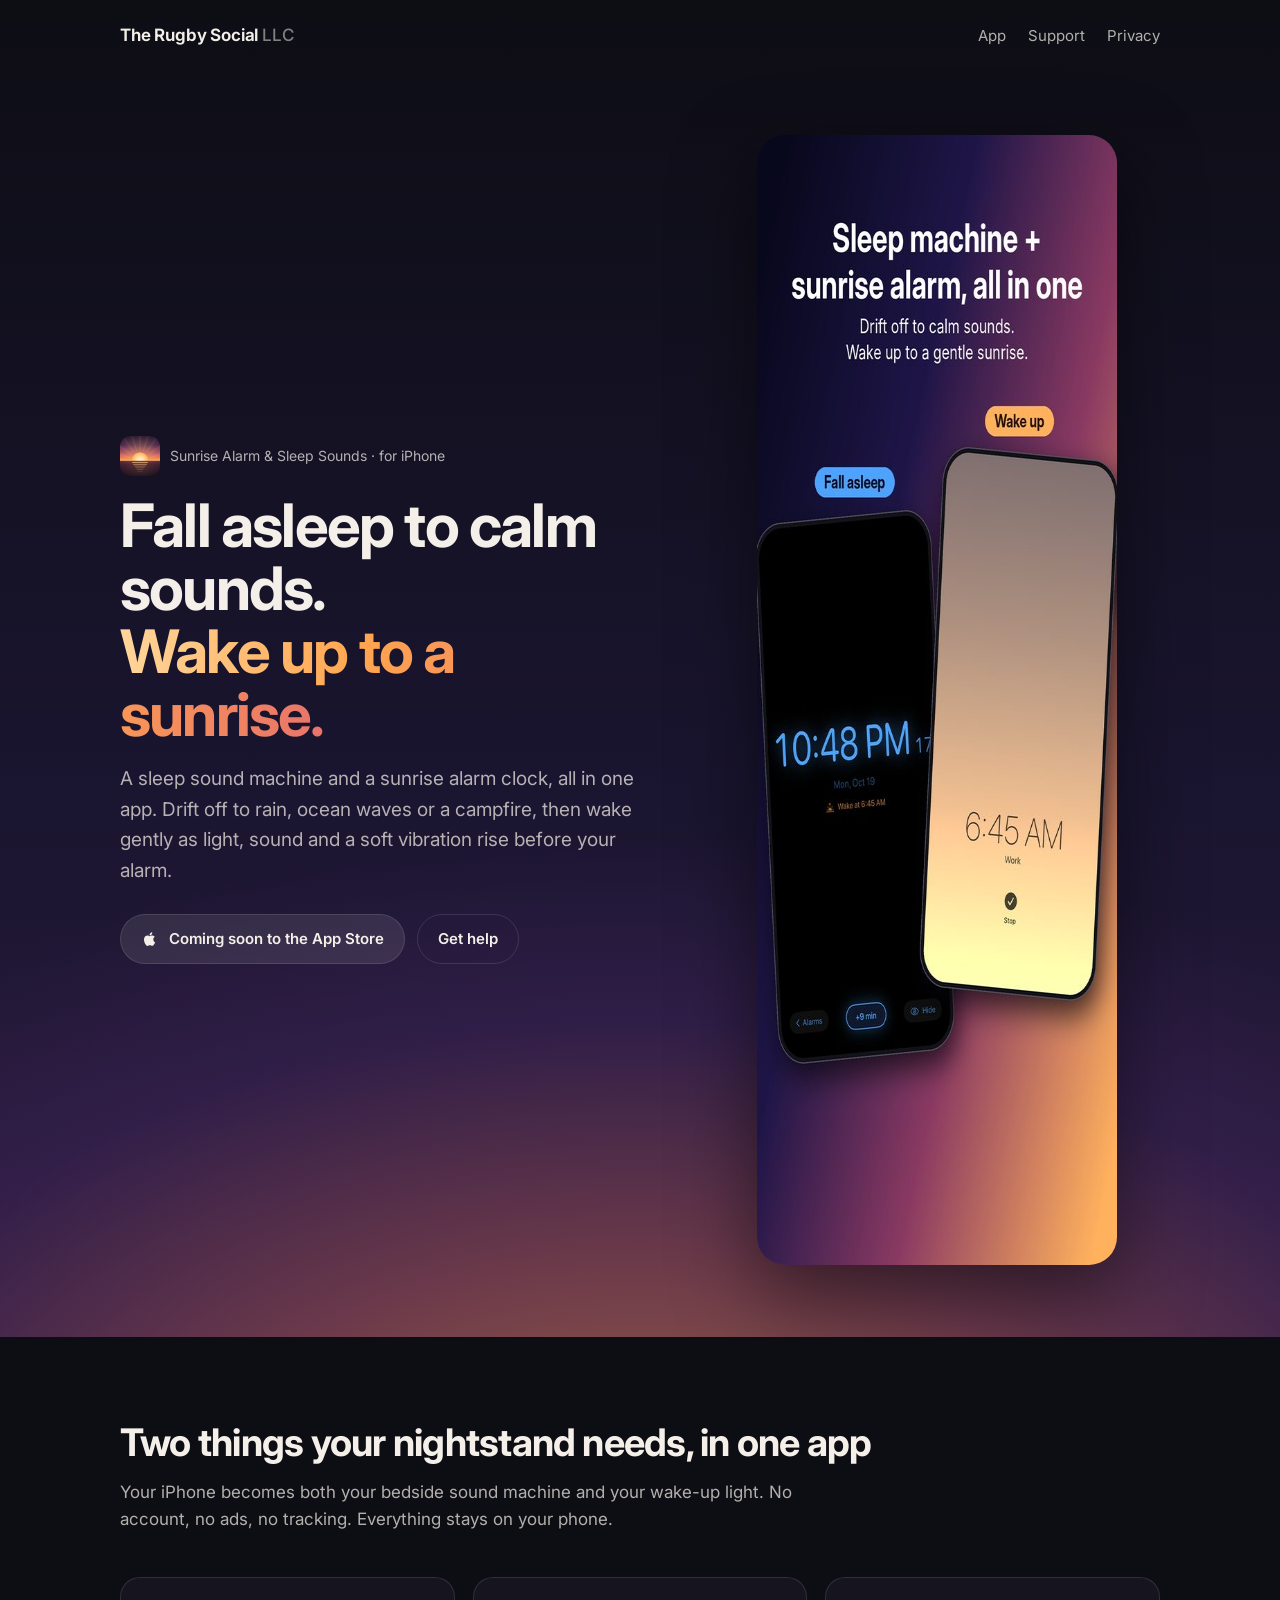
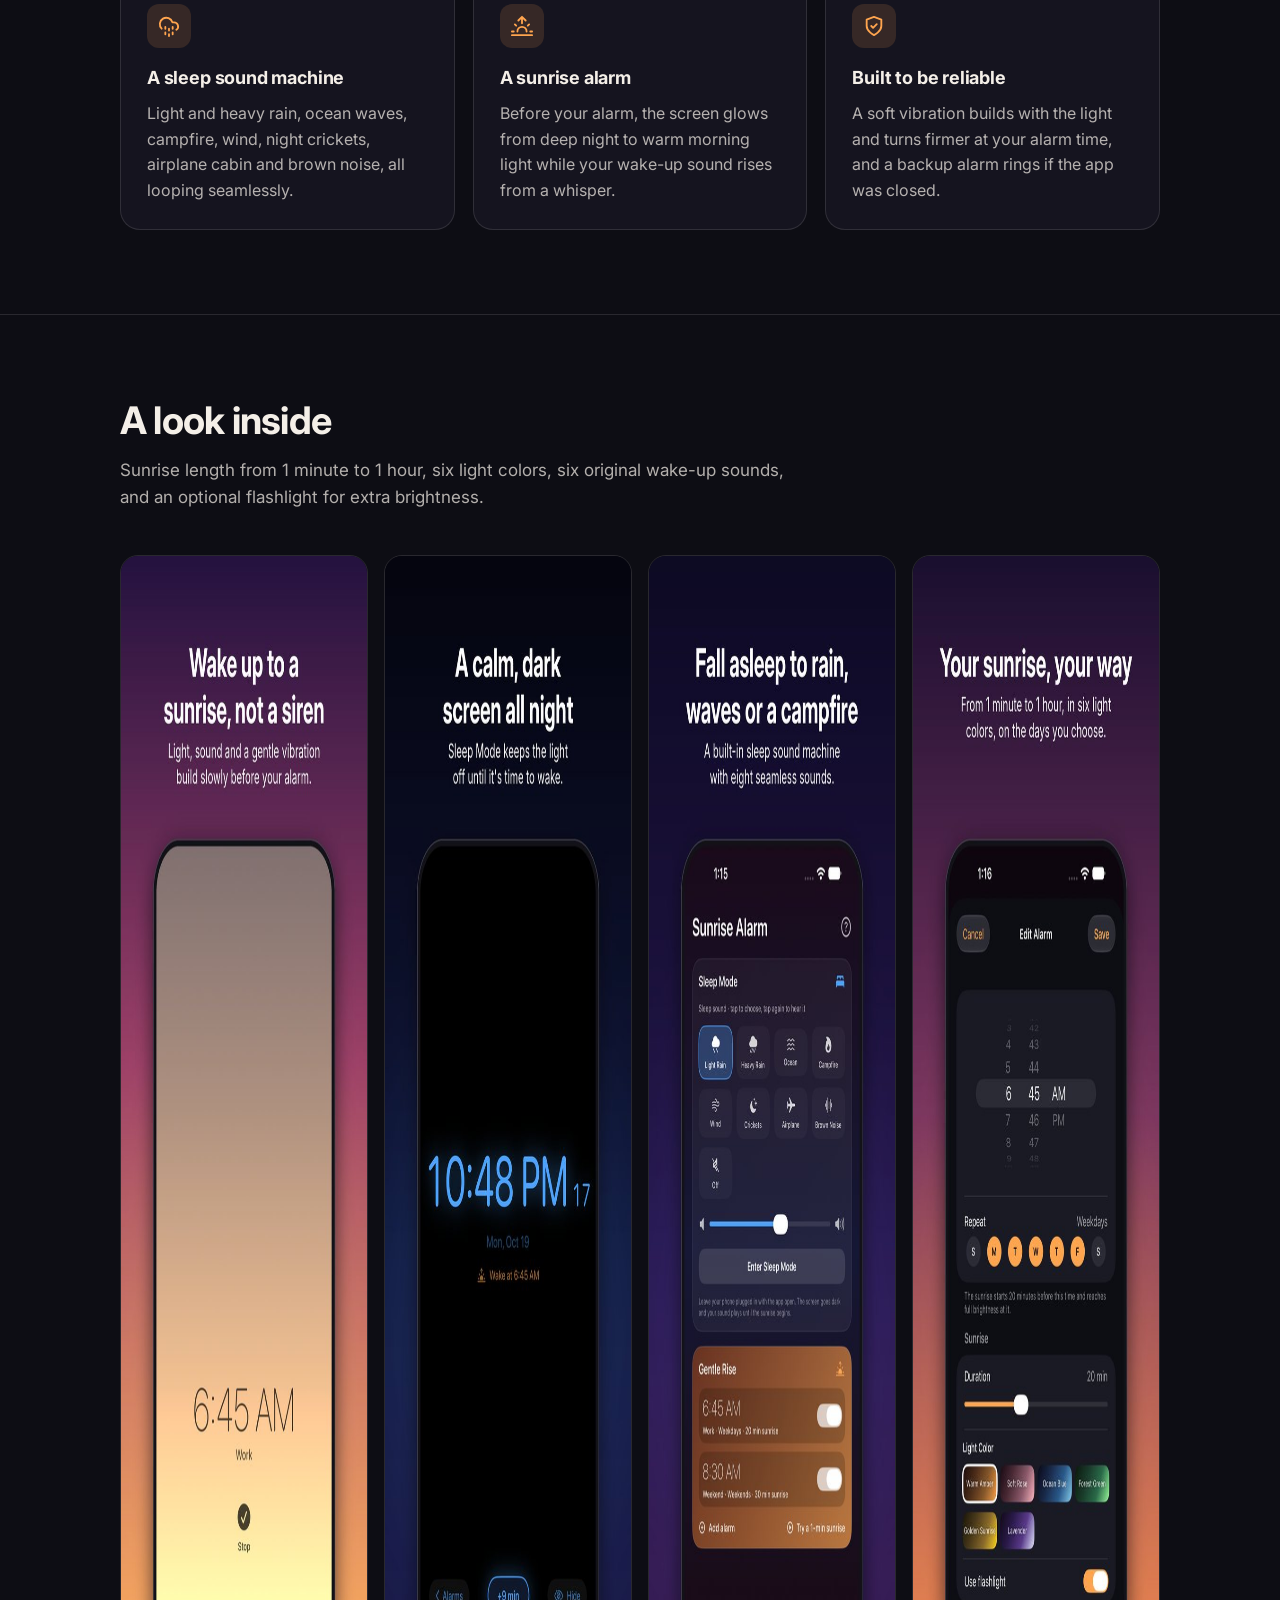
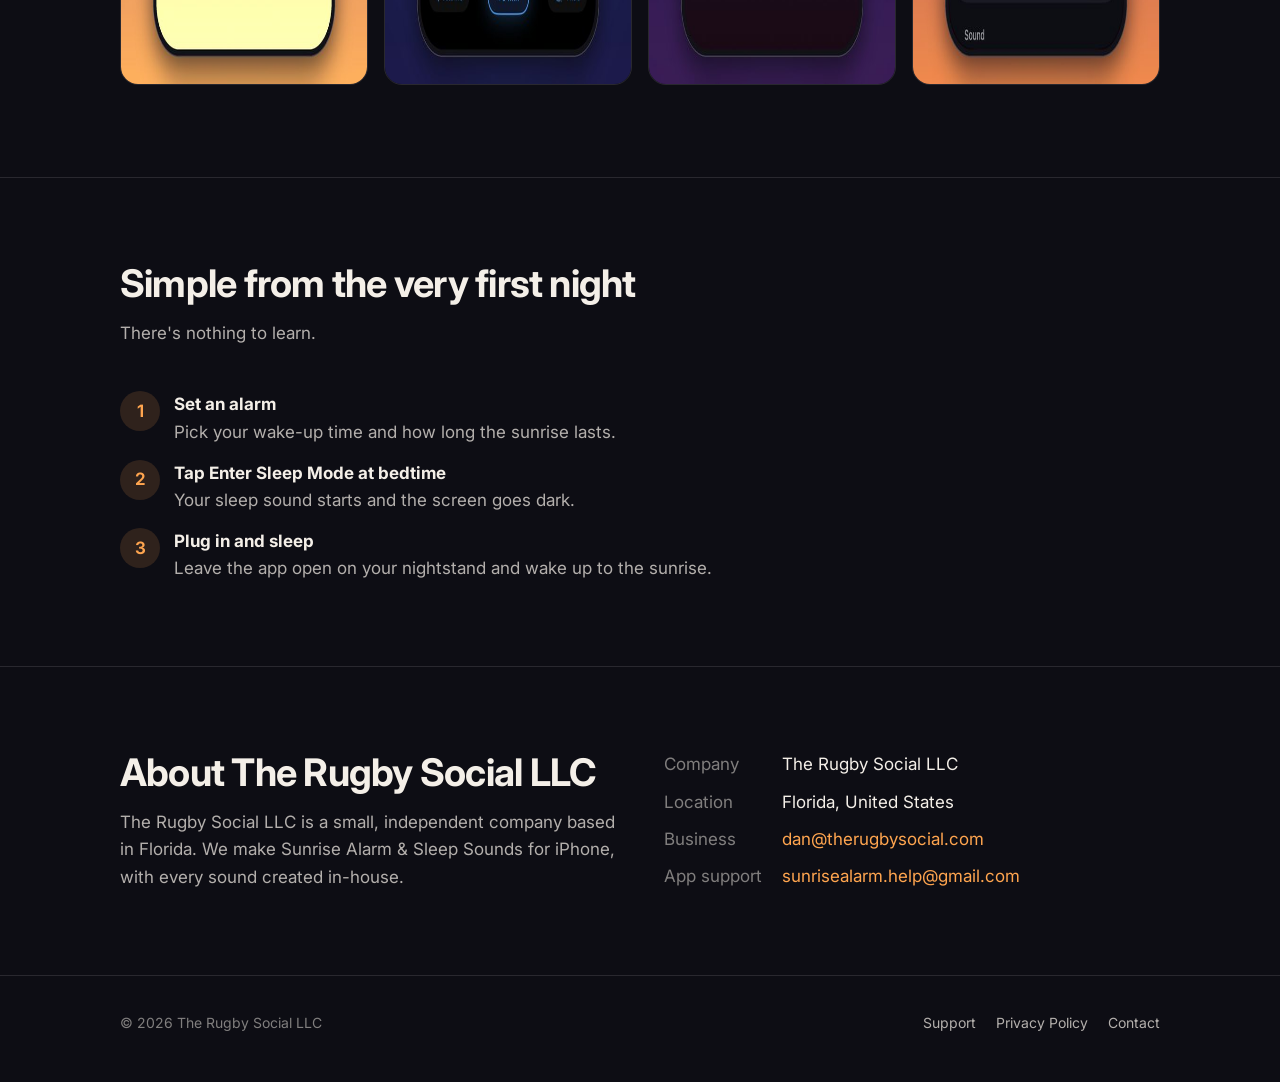
==== index.html @ a0db1877 "Add The Rugby Social website" ====
<!doctype html>
<html lang="en">
<head>
  <meta charset="utf-8">
  <meta name="viewport" content="width=device-width, initial-scale=1">
  <title>The Rugby Social LLC — Makers of Sunrise Alarm &amp; Sleep Sounds</title>
  <meta name="description" content="The Rugby Social LLC makes Sunrise Alarm & Sleep Sounds for iPhone: a sleep sound machine and a sunrise alarm clock, all in one app.">
  <link rel="icon" type="image/png" href="favicon.png">
  <link rel="apple-touch-icon" href="apple-touch-icon.png">
  <link rel="preconnect" href="https://fonts.googleapis.com">
  <link rel="preconnect" href="https://fonts.gstatic.com" crossorigin>
  <link href="https://fonts.googleapis.com/css2?family=Inter:wght@400;500;600;700&display=swap" rel="stylesheet">
  <link rel="stylesheet" href="style.css">
</head>
<body>
  <header class="site-header">
    <div class="wrap">
      <a class="brand" href="/">The Rugby Social <span>LLC</span></a>
      <nav class="nav" aria-label="Main">
        <a href="/#app">App</a>
        <a href="/support.html">Support</a>
        <a href="/privacy.html">Privacy</a>
      </nav>
    </div>
  </header>

  <main>
    <div class="hero">
      <div class="wrap">
        <div>
          <div class="eyebrow"><img src="app-icon.png" alt="" width="40" height="40"> Sunrise Alarm &amp; Sleep Sounds · for iPhone</div>
          <h1>Fall asleep to calm sounds.<br><span class="glow">Wake up to a sunrise.</span></h1>
          <p class="lede">A sleep sound machine and a sunrise alarm clock, all in one app. Drift off to rain, ocean waves or a campfire, then wake gently as light, sound and a soft vibration rise before your alarm.</p>
          <div class="cta-row">
            <span class="badge soon">
              <svg viewBox="0 0 24 24" fill="currentColor" aria-hidden="true"><path d="M16.37 12.6c-.02-2.3 1.88-3.4 1.97-3.46-1.07-1.57-2.74-1.78-3.33-1.8-1.42-.14-2.77.83-3.49.83-.72 0-1.83-.81-3.01-.79-1.55.02-2.98.9-3.78 2.29-1.61 2.8-.41 6.94 1.16 9.2.77 1.11 1.68 2.36 2.88 2.31 1.16-.05 1.6-.75 3-.75s1.79.75 3.01.72c1.25-.02 2.04-1.13 2.8-2.25.88-1.29 1.24-2.54 1.26-2.6-.03-.01-2.42-.93-2.47-3.7zM14.1 5.86c.64-.78 1.07-1.85.95-2.92-.92.04-2.03.61-2.69 1.38-.59.68-1.11 1.77-.97 2.82 1.03.08 2.07-.52 2.71-1.28z"/></svg>
              Coming soon to the App Store
            </span>
            <a class="badge" href="/support.html" style="background:transparent;color:var(--ink);border:1px solid var(--line)">Get help</a>
          </div>
        </div>
        <div class="hero-art">
          <img src="1-all-in-one.jpg" alt="Sunrise Alarm & Sleep Sounds on iPhone: a dark sleep screen and a warm sunrise wake-up screen" width="520" height="1130">
        </div>
      </div>
    </div>

    <section id="app">
      <div class="wrap">
        <h2>Two things your nightstand needs, in one app</h2>
        <p class="section-lede">Your iPhone becomes both your bedside sound machine and your wake-up light. No account, no ads, no tracking. Everything stays on your phone.</p>
        <div class="features">
          <div class="feature">
            <div class="icon"><svg viewBox="0 0 24 24" fill="none" stroke="currentColor" stroke-width="2" stroke-linecap="round" stroke-linejoin="round" aria-hidden="true"><path d="M20 16.2A4.5 4.5 0 0 0 17.5 8h-1.8A7 7 0 1 0 4 14.9"/><path d="M8 19v2M8 13v2M16 19v2M16 13v2M12 21v2M12 15v2"/></svg></div>
            <h3>A sleep sound machine</h3>
            <p>Light and heavy rain, ocean waves, campfire, wind, night crickets, airplane cabin and brown noise, all looping seamlessly.</p>
          </div>
          <div class="feature">
            <div class="icon"><svg viewBox="0 0 24 24" fill="none" stroke="currentColor" stroke-width="2" stroke-linecap="round" stroke-linejoin="round" aria-hidden="true"><path d="M17 18a5 5 0 0 0-10 0"/><path d="M12 2v7M4.22 10.22l1.42 1.42M1 18h2M21 18h2M18.36 11.64l1.42-1.42M23 22H1M8 6l4-4 4 4"/></svg></div>
            <h3>A sunrise alarm</h3>
            <p>Before your alarm, the screen glows from deep night to warm morning light while your wake-up sound rises from a whisper.</p>
          </div>
          <div class="feature">
            <div class="icon"><svg viewBox="0 0 24 24" fill="none" stroke="currentColor" stroke-width="2" stroke-linecap="round" stroke-linejoin="round" aria-hidden="true"><path d="M12 22s8-4 8-10V5l-8-3-8 3v7c0 6 8 10 8 10z"/><path d="m9 12 2 2 4-4"/></svg></div>
            <h3>Built to be reliable</h3>
            <p>A soft vibration builds with the light and turns firmer at your alarm time, and a backup alarm rings if the app was closed.</p>
          </div>
        </div>
      </div>
    </section>

    <section>
      <div class="wrap">
        <h2>A look inside</h2>
        <p class="section-lede">Sunrise length from 1 minute to 1 hour, six light colors, six original wake-up sounds, and an optional flashlight for extra brightness.</p>
        <div class="gallery">
          <img src="2-sunrise-full.jpg" alt="Full sunrise wake-up screen" width="520" height="1130" loading="lazy">
          <img src="3-sleep-mode.jpg" alt="Sleep Mode with a dim clock" width="520" height="1130" loading="lazy">
          <img src="4-home.jpg" alt="Home screen with sleep sounds and alarms" width="520" height="1130" loading="lazy">
          <img src="5-alarm-settings.jpg" alt="Alarm settings with sunrise length and light colors" width="520" height="1130" loading="lazy">
        </div>
      </div>
    </section>

    <section>
      <div class="wrap">
        <h2>Simple from the very first night</h2>
        <p class="section-lede">There's nothing to learn.</p>
        <ol class="steps">
          <li><div><strong>Set an alarm</strong><span>Pick your wake-up time and how long the sunrise lasts.</span></div></li>
          <li><div><strong>Tap Enter Sleep Mode at bedtime</strong><span>Your sleep sound starts and the screen goes dark.</span></div></li>
          <li><div><strong>Plug in and sleep</strong><span>Leave the app open on your nightstand and wake up to the sunrise.</span></div></li>
        </ol>
      </div>
    </section>

    <section id="company">
      <div class="wrap company">
        <div>
          <h2>About The Rugby Social LLC</h2>
          <p class="section-lede" style="margin-bottom:0">The Rugby Social LLC is a small, independent company based in Florida. We make Sunrise Alarm &amp; Sleep Sounds for iPhone, with every sound created in-house.</p>
        </div>
        <dl>
          <dt>Company</dt><dd>The Rugby Social LLC</dd>
          <dt>Location</dt><dd>Florida, United States</dd>
          <dt>Business</dt><dd><a href="mailto:dan@therugbysocial.com">dan@therugbysocial.com</a></dd>
          <dt>App support</dt><dd><a href="mailto:sunrisealarm.help@gmail.com">sunrisealarm.help@gmail.com</a></dd>
        </dl>
      </div>
    </section>
  </main>

  <footer class="site-footer">
    <div class="wrap">
      <div>© 2026 The Rugby Social LLC</div>
      <nav aria-label="Footer">
        <a href="/support.html">Support</a>
        <a href="/privacy.html">Privacy Policy</a>
        <a href="mailto:dan@therugbysocial.com">Contact</a>
      </nav>
    </div>
  </footer>
</body>
</html>
---- style.css ----
:root {
  --night: #0d0d14;
  --night-2: #15141f;
  --ink: #f4efe8;
  --ink-soft: rgba(244, 239, 232, 0.72);
  --ink-faint: rgba(244, 239, 232, 0.5);
  --line: rgba(244, 239, 232, 0.12);
  --amber: #ffa54f;
  --rose: #e8746a;
  --violet: #4b2a6b;
  --radius: 20px;
  --max: 1080px;
}

* { box-sizing: border-box; }

html { -webkit-text-size-adjust: 100%; }

body {
  margin: 0;
  background: var(--night);
  color: var(--ink);
  font-family: "Inter", -apple-system, BlinkMacSystemFont, "Segoe UI", Roboto, sans-serif;
  font-size: 17px;
  line-height: 1.6;
  -webkit-font-smoothing: antialiased;
}

a { color: var(--amber); text-decoration: none; }
a:hover { text-decoration: underline; }

img { max-width: 100%; display: block; }

.wrap { max-width: var(--max); margin: 0 auto; padding: 0 20px; }

/* Header */
.site-header { position: relative; z-index: 2; }
.site-header .wrap {
  display: flex; align-items: center; justify-content: space-between;
  padding-top: 22px; padding-bottom: 22px; gap: 16px;
}
.brand { color: var(--ink); font-weight: 650; letter-spacing: -0.01em; font-size: 17px; }
.brand:hover { text-decoration: none; }
.brand span { color: var(--ink-faint); font-weight: 500; }
.nav { display: flex; gap: 22px; font-size: 15px; }
.nav a { color: var(--ink-soft); }
.nav a:hover, .nav a[aria-current="page"] { color: var(--ink); text-decoration: none; }

/* Hero */
.hero {
  position: relative;
  overflow: hidden;
  background:
    radial-gradient(120% 70% at 50% 115%, rgba(255, 165, 79, 0.55) 0%, rgba(232, 116, 106, 0.35) 30%, rgba(75, 42, 107, 0.35) 55%, transparent 75%),
    linear-gradient(180deg, var(--night) 0%, #1a1530 60%, #2a1a3a 100%);
  margin-top: -76px;
  padding-top: 76px;
}
.hero .wrap {
  display: grid;
  grid-template-columns: 1.1fr 0.9fr;
  align-items: center;
  gap: 48px;
  padding-top: 64px;
  padding-bottom: 72px;
}
.eyebrow {
  display: inline-flex; align-items: center; gap: 10px;
  font-size: 14px; color: var(--ink-soft); margin-bottom: 18px;
}
.eyebrow img { width: 40px; height: 40px; border-radius: 10px; }
h1 {
  font-size: clamp(38px, 6vw, 60px);
  line-height: 1.05;
  letter-spacing: -0.03em;
  font-weight: 700;
  margin: 0 0 18px;
}
h1 .glow {
  background: linear-gradient(90deg, #ffd59a, var(--amber) 45%, var(--rose));
  -webkit-background-clip: text; background-clip: text; color: transparent;
}
.lede { font-size: 19px; color: var(--ink-soft); max-width: 34em; margin: 0 0 28px; }
.cta-row { display: flex; flex-wrap: wrap; gap: 12px; align-items: center; }
.badge {
  display: inline-flex; align-items: center; gap: 10px;
  padding: 12px 20px; border-radius: 999px;
  background: var(--ink); color: var(--night);
  font-weight: 600; font-size: 15px;
}
.badge:hover { text-decoration: none; opacity: 0.92; }
.badge.soon { background: rgba(244, 239, 232, 0.1); color: var(--ink); border: 1px solid var(--line); cursor: default; }
.badge svg { width: 18px; height: 18px; }
.hero-art { justify-self: center; width: min(360px, 100%); }
.hero-art img { border-radius: 28px; box-shadow: 0 30px 80px rgba(0, 0, 0, 0.5); }

/* Sections */
section { padding: 84px 0; }
section + section { border-top: 1px solid var(--line); }
h2 {
  font-size: clamp(28px, 4vw, 38px);
  letter-spacing: -0.02em;
  line-height: 1.15;
  margin: 0 0 14px;
}
.section-lede { color: var(--ink-soft); max-width: 40em; margin: 0 0 44px; }

.features {
  display: grid;
  grid-template-columns: repeat(3, 1fr);
  gap: 18px;
}
.feature {
  background: var(--night-2);
  border: 1px solid var(--line);
  border-radius: var(--radius);
  padding: 26px;
}
.feature .icon {
  width: 44px; height: 44px; border-radius: 12px;
  display: grid; place-items: center;
  background: rgba(255, 165, 79, 0.14); color: var(--amber);
  margin-bottom: 16px;
}
.feature .icon svg { width: 22px; height: 22px; }
.feature h3 { margin: 0 0 8px; font-size: 18px; letter-spacing: -0.01em; }
.feature p { margin: 0; color: var(--ink-soft); font-size: 16px; }

.gallery {
  display: grid;
  grid-auto-flow: column;
  grid-auto-columns: minmax(200px, 1fr);
  gap: 16px;
  overflow-x: auto;
  scroll-snap-type: x mandatory;
  padding-bottom: 8px;
}
.gallery img {
  border-radius: 18px;
  scroll-snap-align: start;
  border: 1px solid var(--line);
}

.steps { list-style: none; padding: 0; margin: 0; display: grid; gap: 14px; counter-reset: step; max-width: 640px; }
.steps li {
  counter-increment: step;
  display: grid; grid-template-columns: 40px 1fr; gap: 14px; align-items: start;
}
.steps li::before {
  content: counter(step);
  width: 40px; height: 40px; border-radius: 50%;
  display: grid; place-items: center;
  background: rgba(255, 165, 79, 0.14); color: var(--amber); font-weight: 650;
}
.steps strong { display: block; }
.steps span { color: var(--ink-soft); }

.company {
  display: grid; grid-template-columns: 1fr 1fr; gap: 48px; align-items: start;
}
.company dl { margin: 0; display: grid; grid-template-columns: max-content 1fr; gap: 10px 20px; }
.company dt { color: var(--ink-faint); }
.company dd { margin: 0; }

/* Text pages */
.page-head {
  background: linear-gradient(180deg, var(--night) 0%, #1a1530 100%);
  margin-top: -76px; padding: 140px 0 48px;
  border-bottom: 1px solid var(--line);
}
.page-head h1 { font-size: clamp(34px, 5vw, 48px); margin-bottom: 8px; }
.page-head p { color: var(--ink-soft); margin: 0; }
.prose { max-width: 720px; padding-top: 48px; padding-bottom: 84px; }
.prose h2 { font-size: 22px; margin: 40px 0 10px; }
.prose p, .prose li { color: var(--ink-soft); }
.prose strong { color: var(--ink); }
.prose ul { padding-left: 1.2em; }
.callout {
  background: var(--night-2); border: 1px solid var(--line);
  border-radius: var(--radius); padding: 22px 24px; margin: 28px 0;
}
.callout p { margin: 0; }
.faq details {
  border-bottom: 1px solid var(--line);
  padding: 16px 0;
}
.faq summary {
  cursor: pointer; font-weight: 600; color: var(--ink);
  list-style: none; display: flex; justify-content: space-between; gap: 16px;
}
.faq summary::-webkit-details-marker { display: none; }
.faq summary::after { content: "+"; color: var(--amber); font-weight: 400; font-size: 22px; line-height: 1; }
.faq details[open] summary::after { content: "–"; }
.faq details p { margin: 10px 0 0; }

/* Footer */
.site-footer { border-top: 1px solid var(--line); padding: 36px 0 48px; color: var(--ink-faint); font-size: 14px; }
.site-footer .wrap { display: flex; flex-wrap: wrap; justify-content: space-between; gap: 16px; }
.site-footer nav { display: flex; gap: 20px; }
.site-footer a { color: var(--ink-soft); }

@media (max-width: 860px) {
  .hero .wrap { grid-template-columns: 1fr; gap: 40px; padding-top: 40px; }
  .hero-art { width: min(300px, 80%); }
  .features { grid-template-columns: 1fr; }
  .company { grid-template-columns: 1fr; gap: 28px; }
  section { padding: 64px 0; }
}
@media (max-width: 480px) {
  .nav { gap: 14px; font-size: 14px; }
  .brand span { display: none; }
}
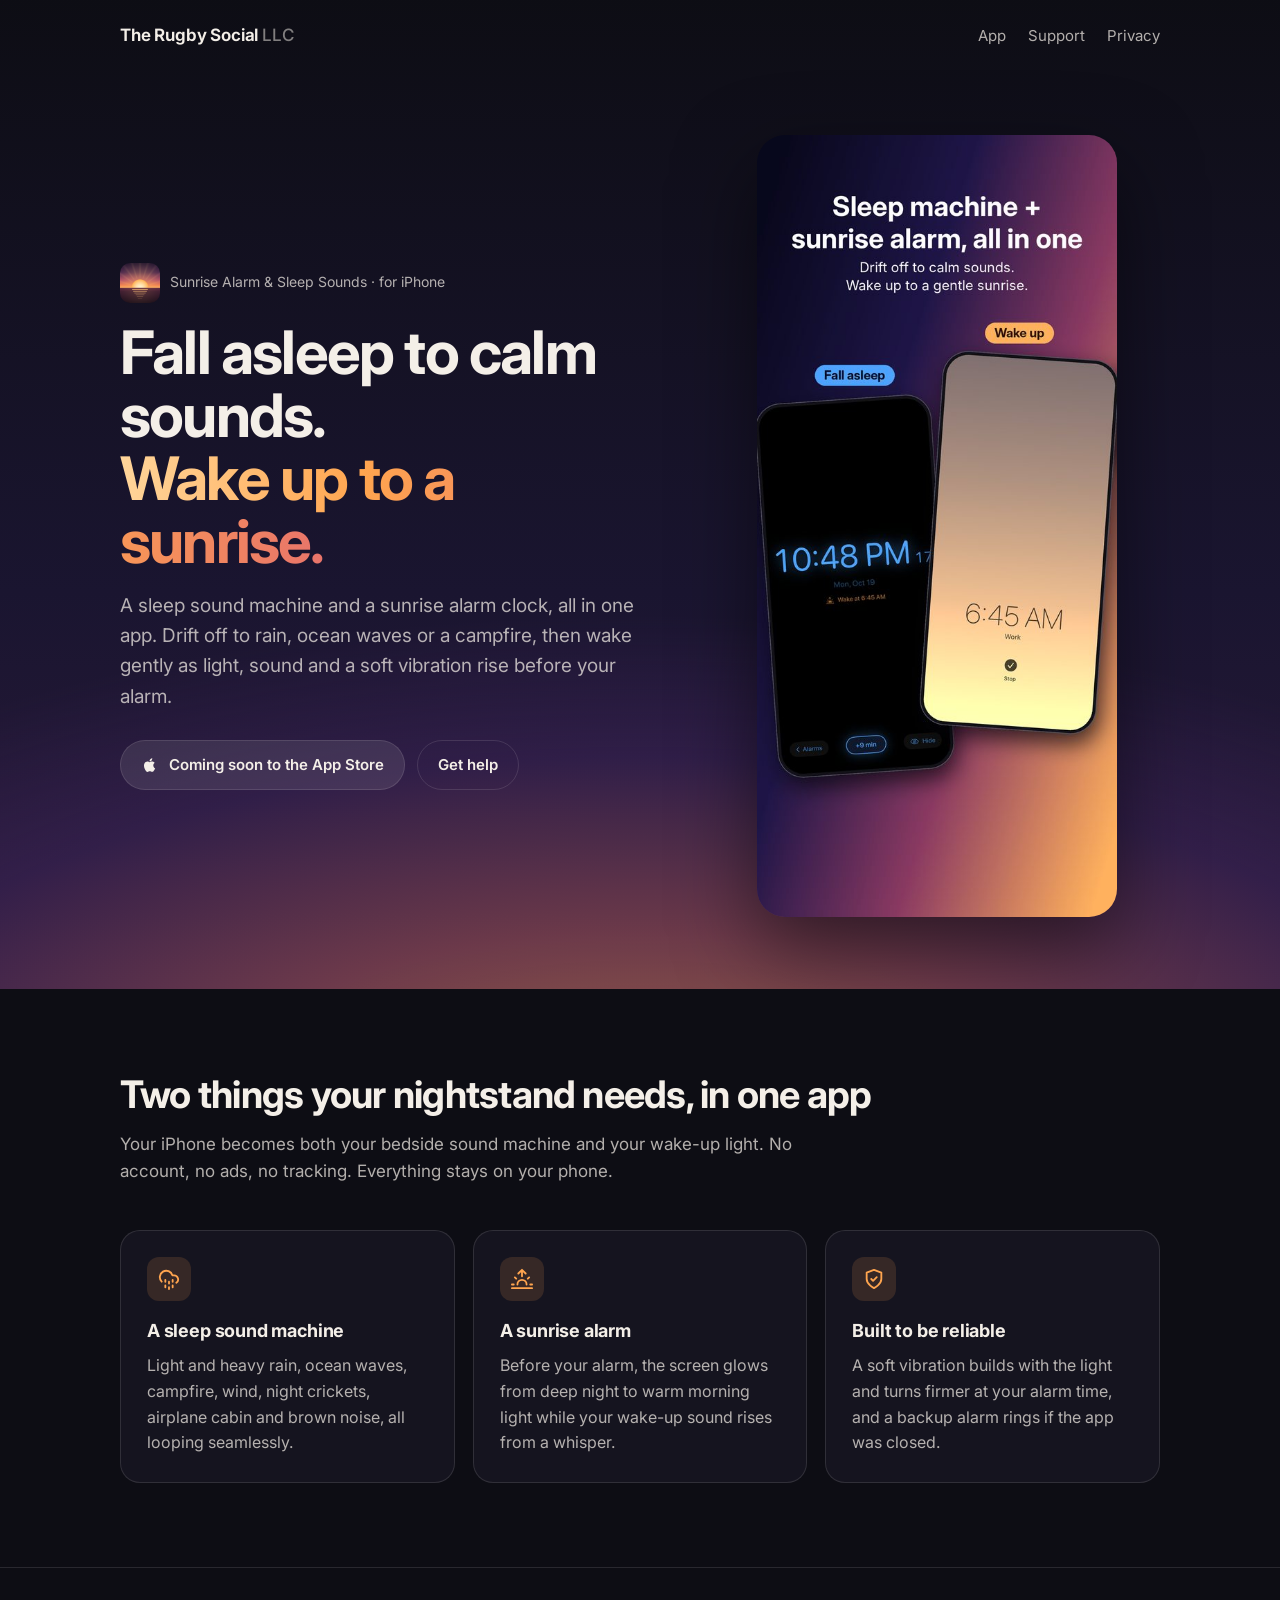
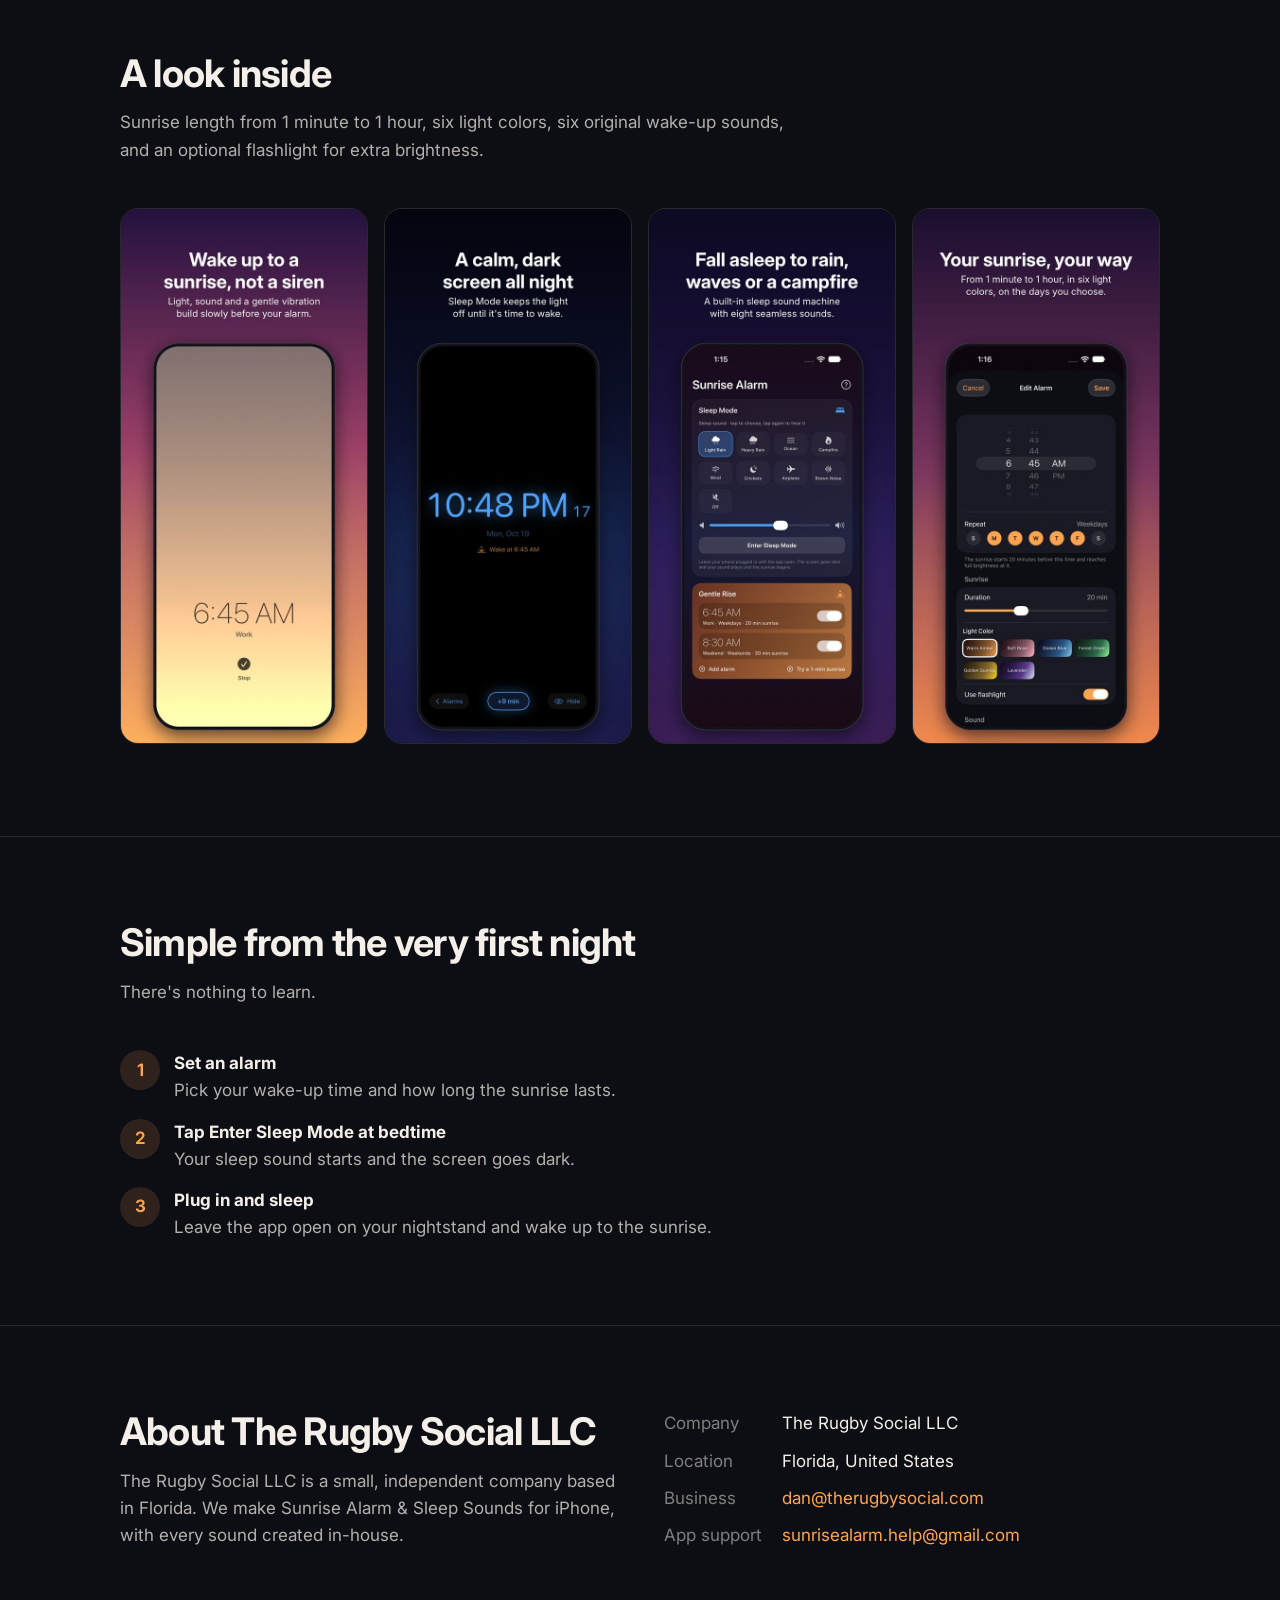
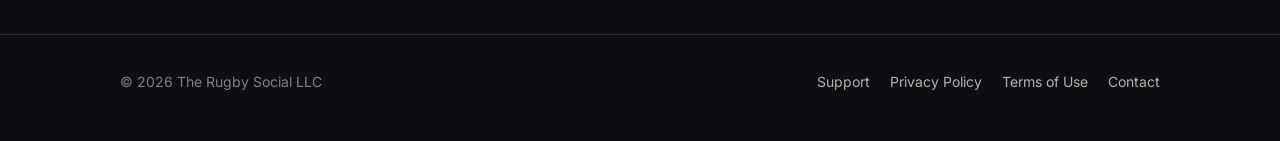
==== commit 075e0aad: "Add Terms of Use, subscription FAQ and privacy update" ====
--- a/index.html
+++ b/index.html
@@ -116,6 +116,7 @@
       <nav aria-label="Footer">
         <a href="/support.html">Support</a>
         <a href="/privacy.html">Privacy Policy</a>
+        <a href="/terms.html">Terms of Use</a>
         <a href="mailto:dan@therugbysocial.com">Contact</a>
       </nav>
     </div>
--- a/style.css
+++ b/style.css
@@ -29,7 +29,7 @@
 a { color: var(--amber); text-decoration: none; }
 a:hover { text-decoration: underline; }
 
-img { max-width: 100%; display: block; }
+img { max-width: 100%; height: auto; display: block; }
 
 .wrap { max-width: var(--max); margin: 0 auto; padding: 0 20px; }
 
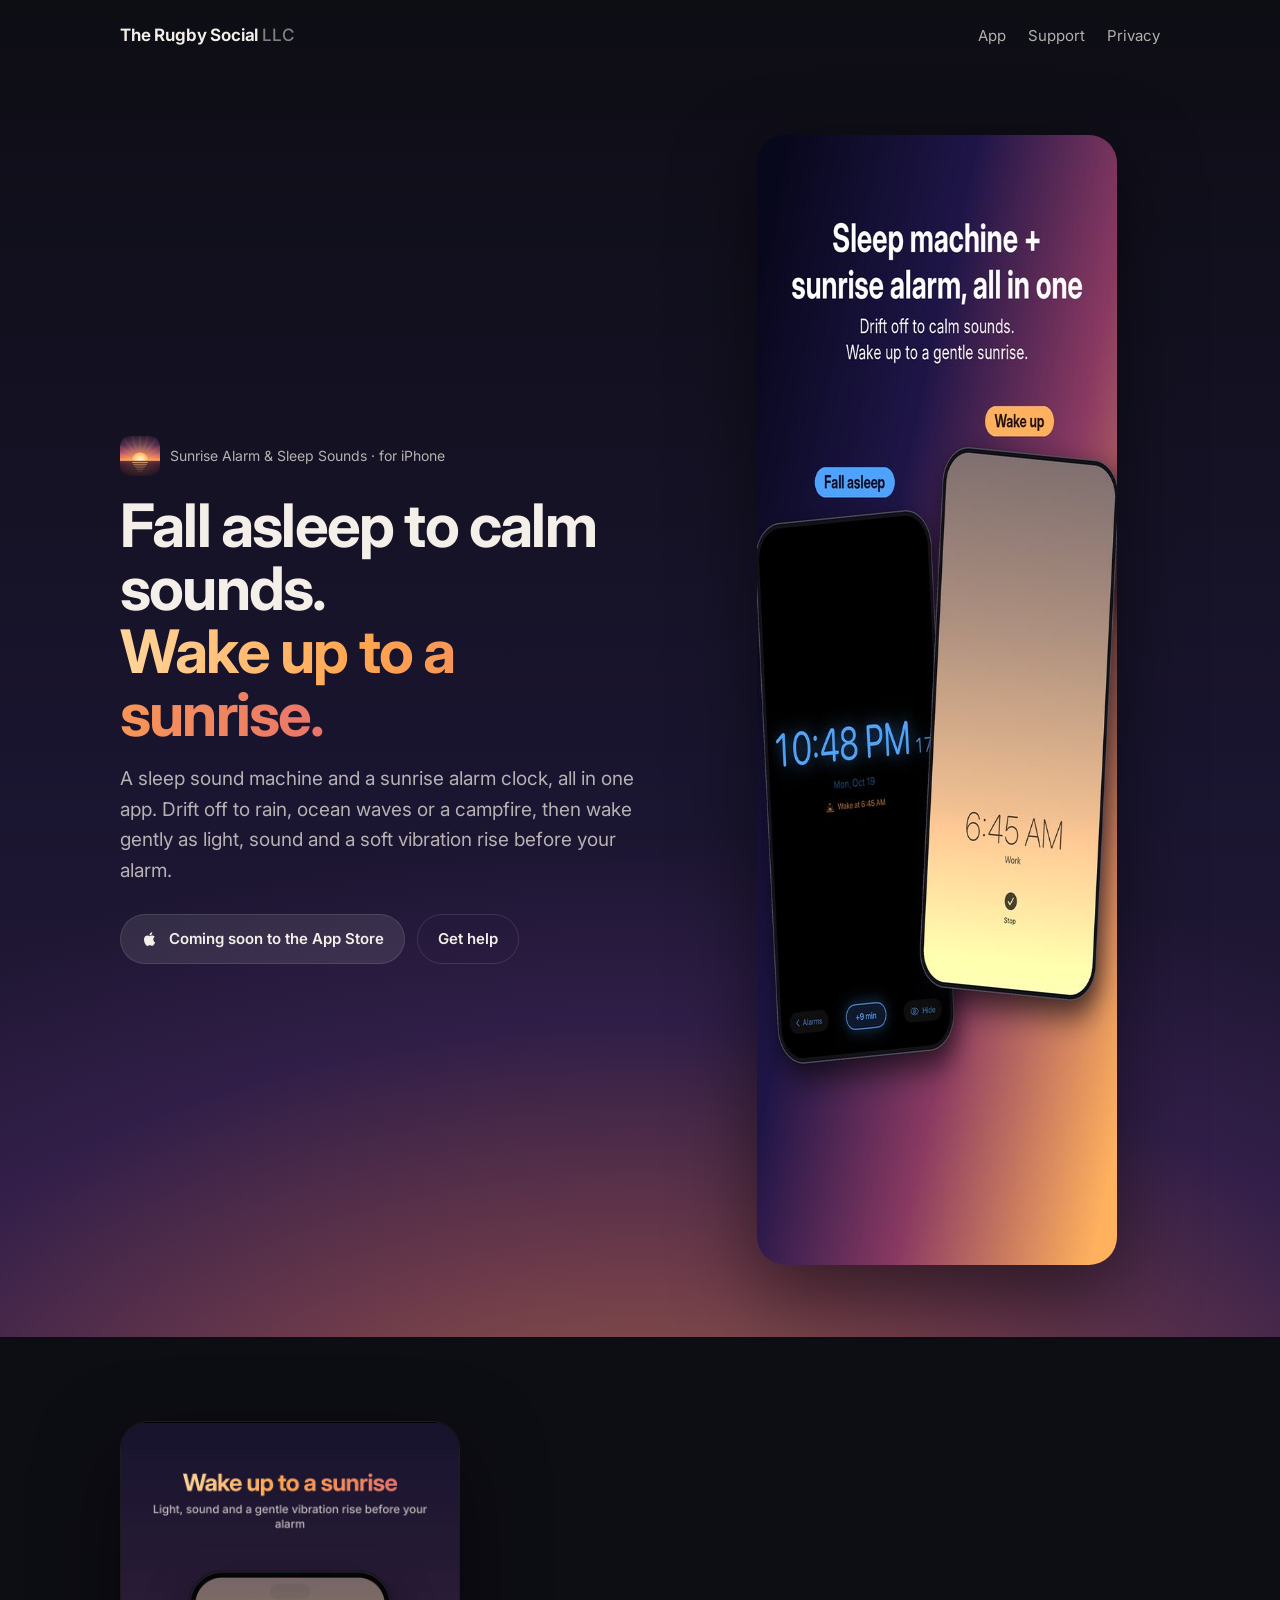
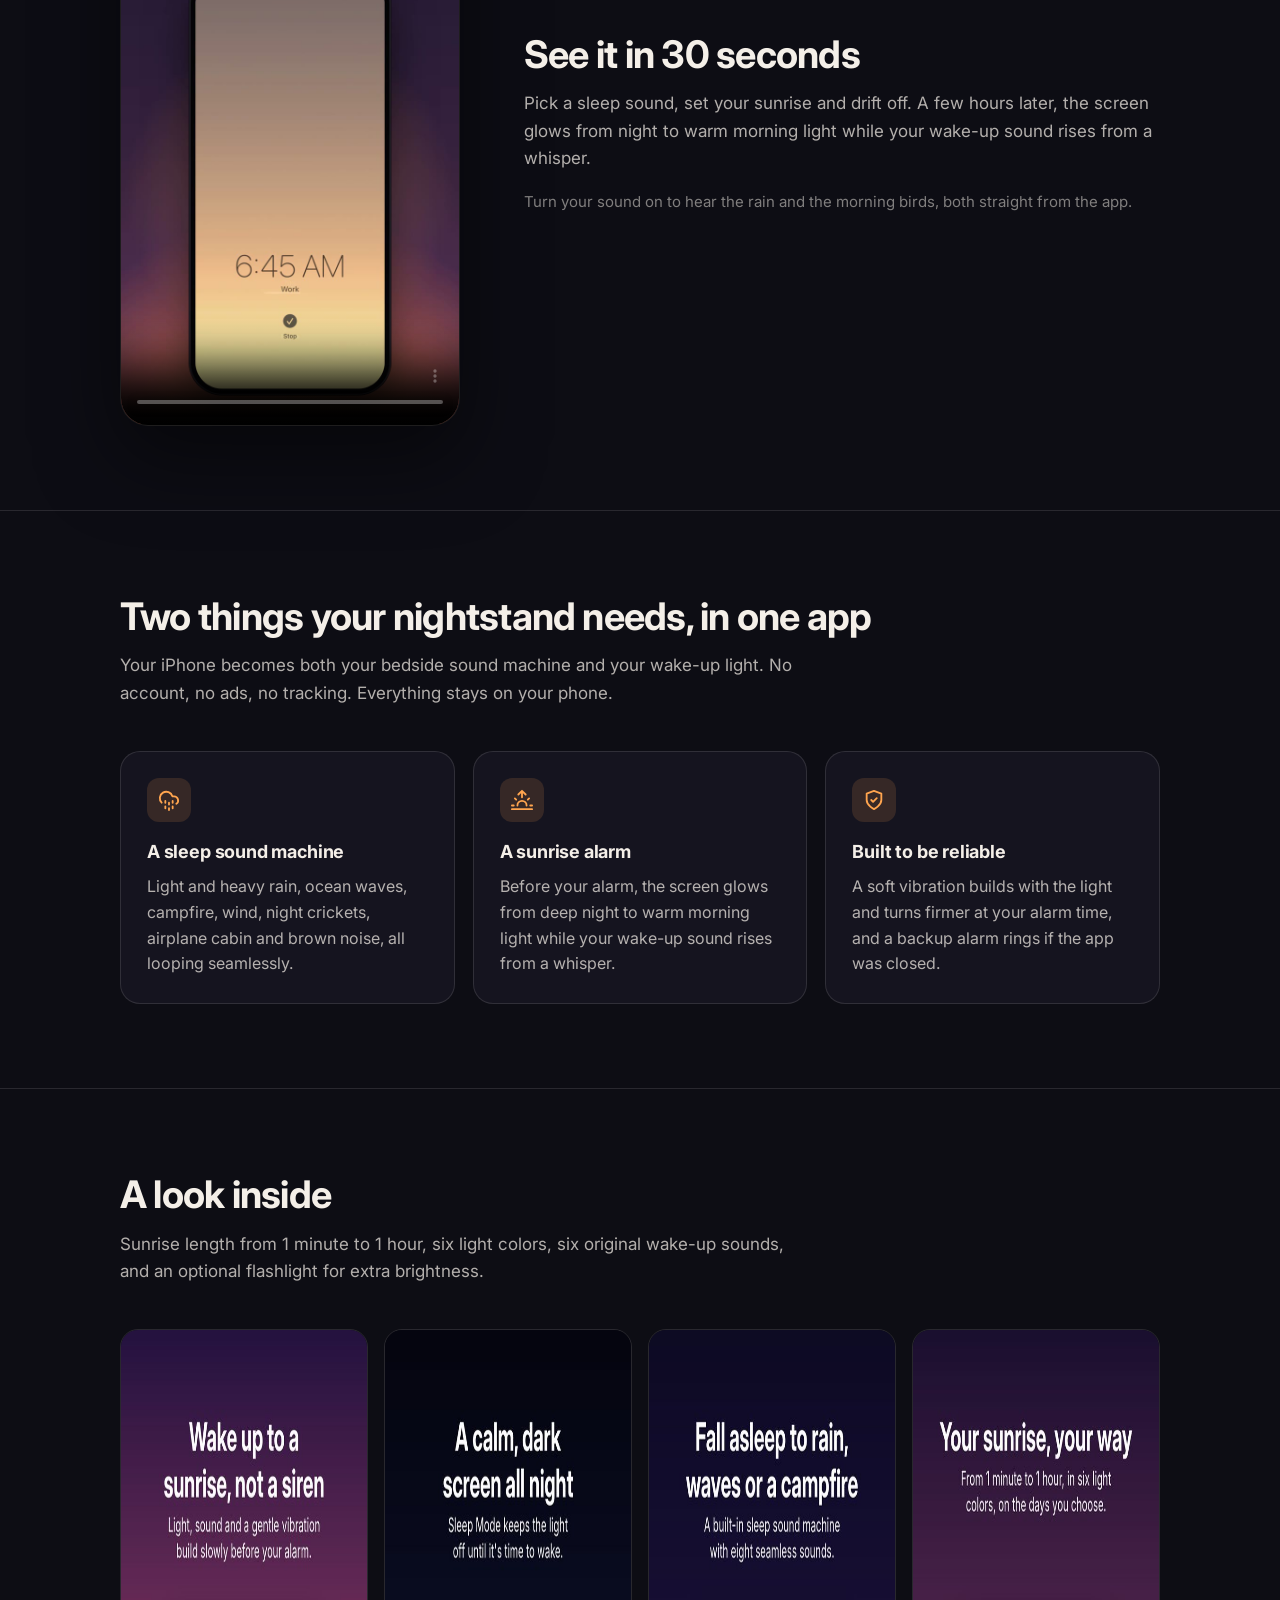
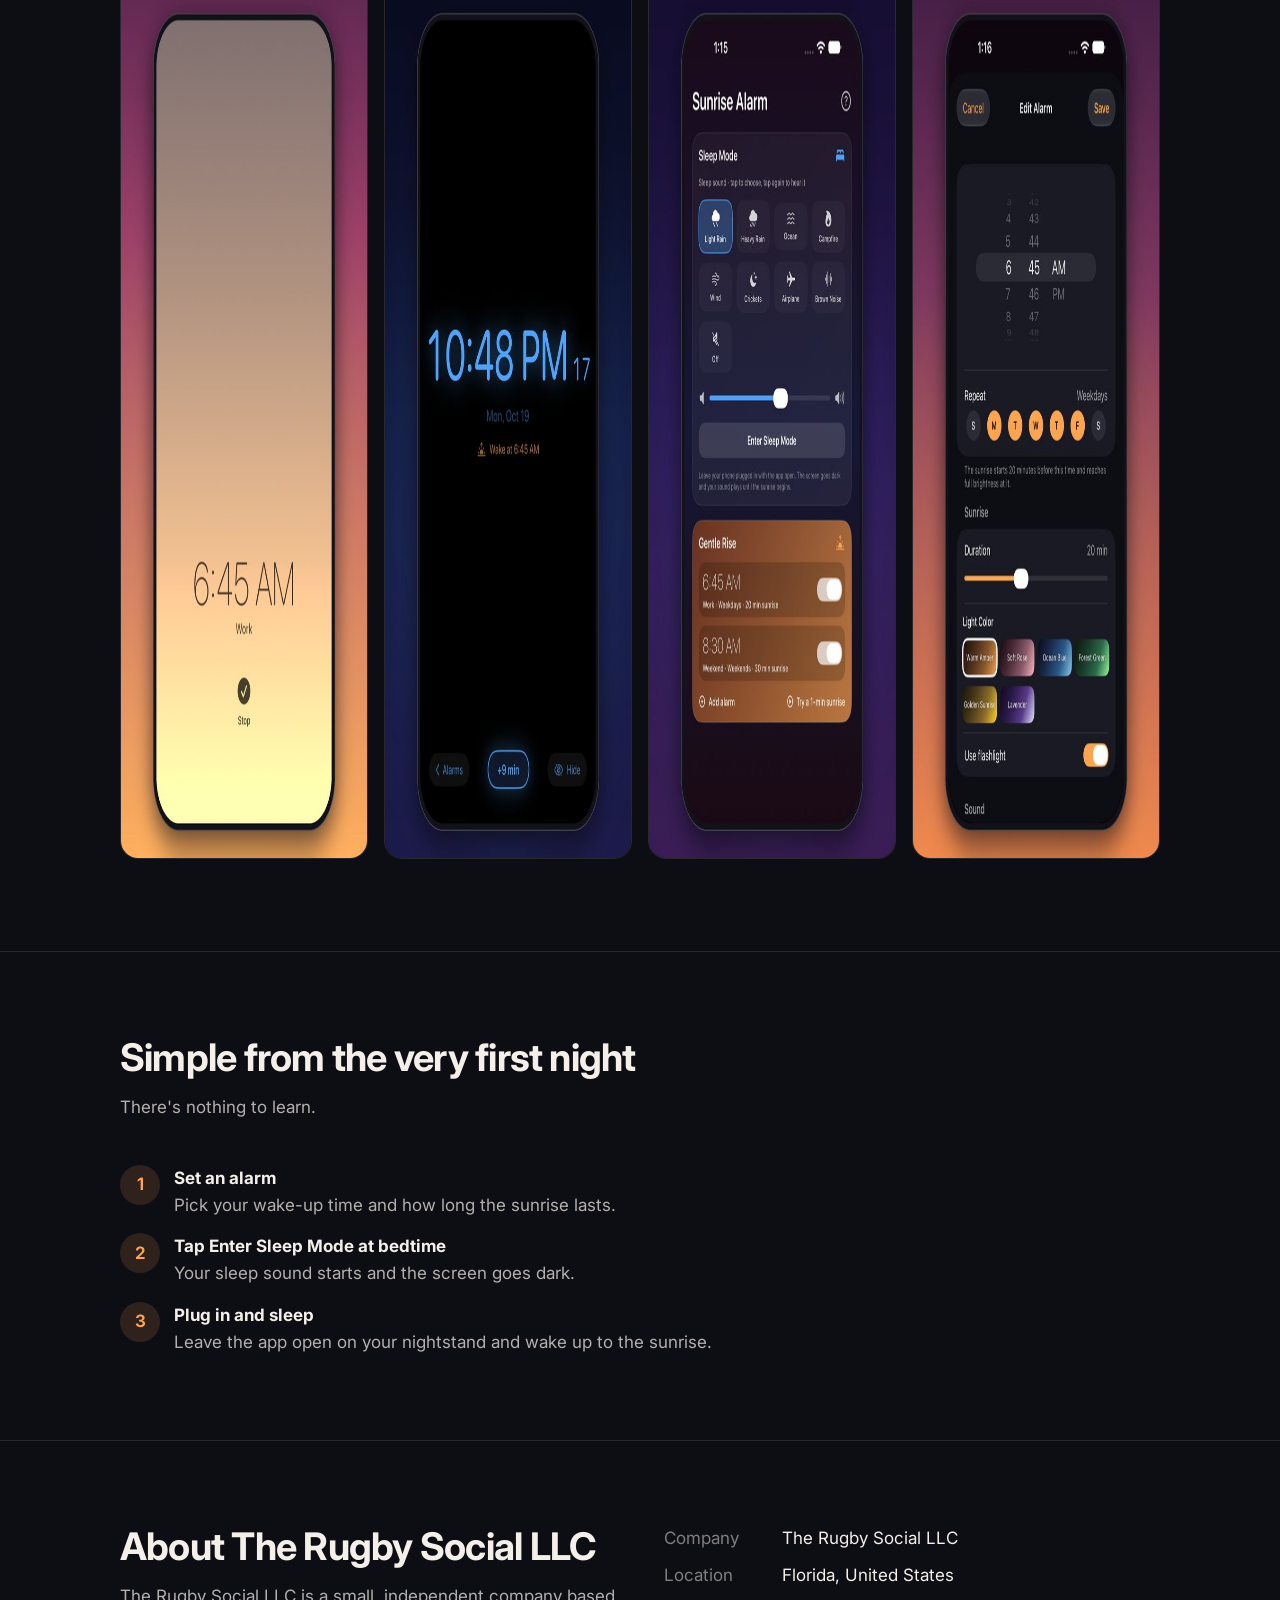
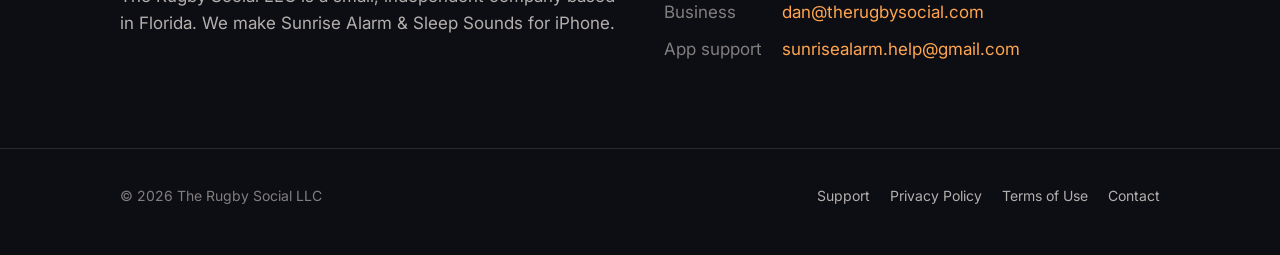
==== commit 0cbccdc1: "Add files via upload" ====
--- a/index.html
+++ b/index.html
@@ -44,6 +44,21 @@
         </div>
       </div>
     </div>
+
+    <section id="demo">
+      <div class="wrap demo">
+        <div class="demo-video">
+          <video controls playsinline preload="metadata" poster="app-demo-poster.jpg" width="720" height="1280" aria-label="30-second tour of Sunrise Alarm &amp; Sleep Sounds">
+            <source src="app-demo.mp4" type="video/mp4">
+          </video>
+        </div>
+        <div class="demo-copy">
+          <h2>See it in 30 seconds</h2>
+          <p class="section-lede">Pick a sleep sound, set your sunrise and drift off. A few hours later, the screen glows from night to warm morning light while your wake-up sound rises from a whisper.</p>
+          <p class="demo-note">Turn your sound on to hear the rain and the morning birds, both straight from the app.</p>
+        </div>
+      </div>
+    </section>
 
     <section id="app">
       <div class="wrap">
@@ -98,7 +113,7 @@
       <div class="wrap company">
         <div>
           <h2>About The Rugby Social LLC</h2>
-          <p class="section-lede" style="margin-bottom:0">The Rugby Social LLC is a small, independent company based in Florida. We make Sunrise Alarm &amp; Sleep Sounds for iPhone, with every sound created in-house.</p>
+          <p class="section-lede" style="margin-bottom:0">The Rugby Social LLC is a small, independent company based in Florida. We make Sunrise Alarm &amp; Sleep Sounds for iPhone.</p>
         </div>
         <dl>
           <dt>Company</dt><dd>The Rugby Social LLC</dd>
--- a/style.css
+++ b/style.css
@@ -29,7 +29,7 @@
 a { color: var(--amber); text-decoration: none; }
 a:hover { text-decoration: underline; }
 
-img { max-width: 100%; height: auto; display: block; }
+img { max-width: 100%; display: block; }
 
 .wrap { max-width: var(--max); margin: 0 auto; padding: 0 20px; }
 
@@ -193,6 +193,17 @@
 .faq details[open] summary::after { content: "–"; }
 .faq details p { margin: 10px 0 0; }
 
+/* Demo video */
+.demo { display: grid; grid-template-columns: 340px 1fr; gap: 64px; align-items: center; }
+.demo-video { width: 100%; }
+.demo-video video {
+  display: block; width: 100%; height: auto; aspect-ratio: 9 / 16;
+  border-radius: 28px; background: #000;
+  border: 1px solid var(--line); box-shadow: 0 30px 80px rgba(0, 0, 0, 0.5);
+}
+.demo-copy .section-lede { margin-bottom: 18px; }
+.demo-note { color: var(--ink-faint); font-size: 15px; margin: 0; }
+
 /* Footer */
 .site-footer { border-top: 1px solid var(--line); padding: 36px 0 48px; color: var(--ink-faint); font-size: 14px; }
 .site-footer .wrap { display: flex; flex-wrap: wrap; justify-content: space-between; gap: 16px; }
@@ -204,6 +215,9 @@
   .hero-art { width: min(300px, 80%); }
   .features { grid-template-columns: 1fr; }
   .company { grid-template-columns: 1fr; gap: 28px; }
+  .demo { grid-template-columns: 1fr; gap: 28px; }
+  .demo-copy { order: -1; }
+  .demo-video { justify-self: center; width: min(320px, 85%); }
   section { padding: 64px 0; }
 }
 @media (max-width: 480px) {
